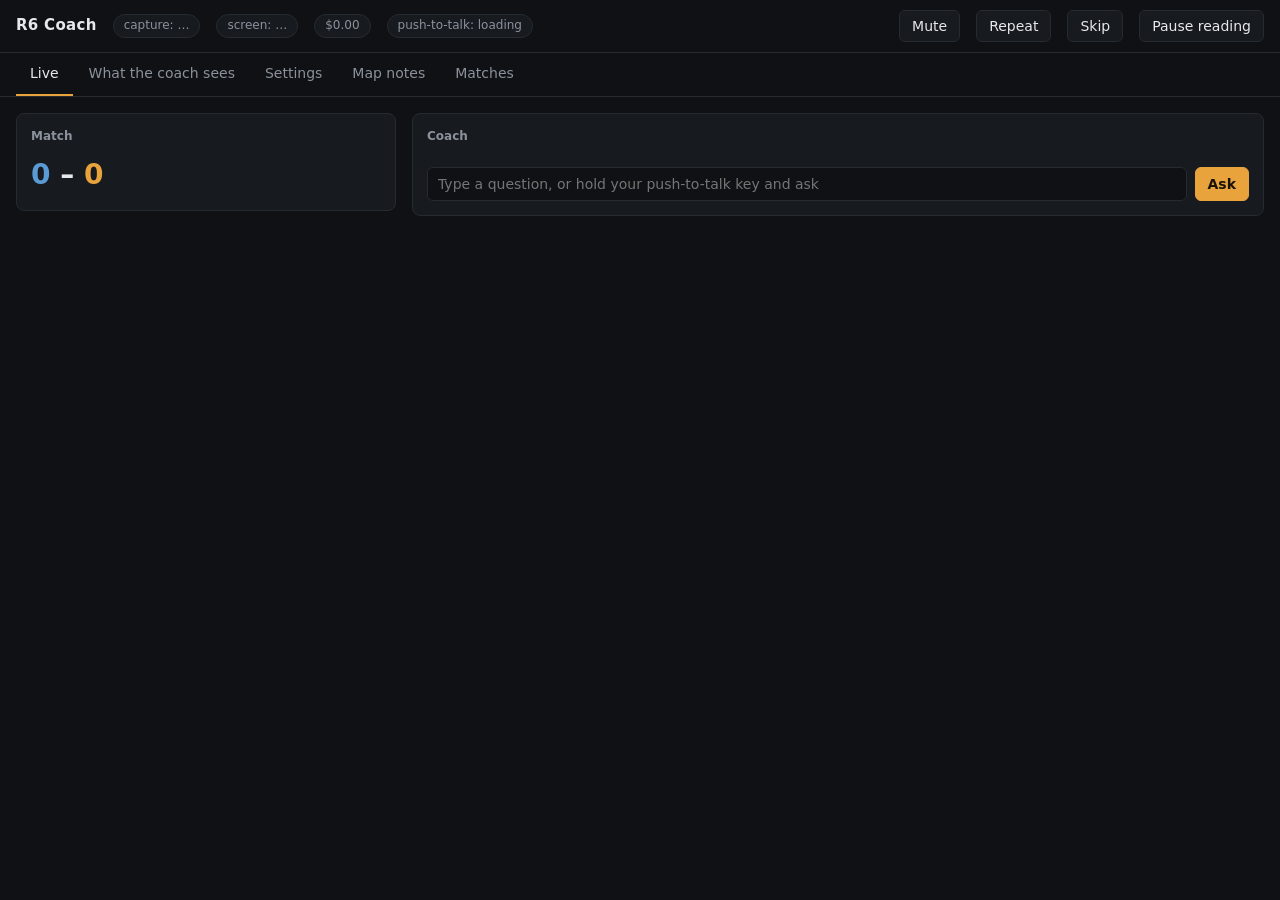
==== r6coach/dashboard/static/index.html @ 74cb3597 "Add R6 Coach: audio-only Rainbow Six Siege coach An audio-only coach that reads only the player's ow" ====
<!doctype html>
<html lang="en">
<head>
<meta charset="utf-8">
<meta name="viewport" content="width=device-width, initial-scale=1">
<title>R6 Coach</title>
<style>
  :root {
    --bg: #0f1114; --panel: #171a1f; --line: #262a31; --text: #e6e8eb; --muted: #8b929c;
    --accent: #e8a33d; --good: #4fb87a; --bad: #e0605a; --blue: #5b9bd5;
    --mono: ui-monospace, "Cascadia Mono", Consolas, monospace;
  }
  * { box-sizing: border-box; }
  body { margin: 0; background: var(--bg); color: var(--text); font: 14px/1.45 "Segoe UI", system-ui, sans-serif; }
  header { display: flex; align-items: center; gap: 16px; padding: 10px 16px; border-bottom: 1px solid var(--line); flex-wrap: wrap; }
  header h1 { font-size: 15px; margin: 0; letter-spacing: .02em; }
  .pill { padding: 2px 10px; border-radius: 99px; background: var(--panel); border: 1px solid var(--line); color: var(--muted); font-size: 12px; }
  .pill.on { color: var(--good); border-color: #2c5a3f; }
  .pill.warn { color: var(--accent); border-color: #6b4c1f; }
  .spacer { flex: 1; }
  button { background: var(--panel); color: var(--text); border: 1px solid var(--line); border-radius: 6px; padding: 5px 12px; cursor: pointer; font: inherit; }
  button:hover { border-color: var(--muted); }
  button.primary { background: var(--accent); color: #1a1205; border-color: var(--accent); font-weight: 600; }
  nav { display: flex; gap: 2px; padding: 0 16px; border-bottom: 1px solid var(--line); }
  nav button { border: 0; border-bottom: 2px solid transparent; border-radius: 0; background: none; color: var(--muted); padding: 10px 14px; }
  nav button.active { color: var(--text); border-bottom-color: var(--accent); }
  main { padding: 16px; }
  .tab { display: none; } .tab.active { display: block; }
  .grid { display: grid; grid-template-columns: minmax(280px, 380px) 1fr; gap: 16px; }
  @media (max-width: 800px) { .grid { grid-template-columns: 1fr; } }
  .card { background: var(--panel); border: 1px solid var(--line); border-radius: 8px; padding: 14px; }
  .card h2 { margin: 0 0 10px; font-size: 12px; text-transform: none; color: var(--muted); font-weight: 600; }
  dl.state { display: grid; grid-template-columns: auto 1fr; gap: 6px 14px; margin: 0; }
  dl.state dt { color: var(--muted); }
  dl.state dd { margin: 0; font-weight: 500; }
  .score { font-size: 28px; font-weight: 600; font-variant-numeric: tabular-nums; }
  .score .us { color: var(--blue); } .score .them { color: var(--accent); }
  #feed { list-style: none; margin: 0; padding: 0; max-height: 62vh; overflow-y: auto; }
  #feed li { padding: 8px 0; border-bottom: 1px solid var(--line); display: grid; grid-template-columns: 64px 1fr; gap: 10px; }
  #feed .t { color: var(--muted); font-family: var(--mono); font-size: 12px; }
  #feed .phase { color: var(--muted); font-size: 12px; margin-right: 6px; }
  #feed li.q .body { color: var(--blue); }
  #feed li.err .body { color: var(--bad); }
  .ask { display: flex; gap: 8px; margin-top: 12px; }
  input[type=text], textarea, select { background: var(--bg); color: var(--text); border: 1px solid var(--line); border-radius: 6px; padding: 6px 10px; font: inherit; width: 100%; }
  textarea { min-height: 260px; font-family: var(--mono); font-size: 13px; }
  .row { display: flex; gap: 12px; align-items: center; margin: 8px 0; }
  .row label { min-width: 150px; color: var(--muted); }
  .row input[type=range] { flex: 1; }
  .hint { color: var(--muted); font-size: 12px; }
  img#frame { width: 100%; border-radius: 6px; border: 1px solid var(--line); background: #000; min-height: 120px; }
  pre { font-family: var(--mono); font-size: 12px; white-space: pre-wrap; margin: 0; max-height: 50vh; overflow: auto; }
  table { width: 100%; border-collapse: collapse; }
  td, th { text-align: left; padding: 6px 8px; border-bottom: 1px solid var(--line); }
  th { color: var(--muted); font-weight: 500; }
  .w { color: var(--good); } .l { color: var(--bad); }
</style>
</head>
<body>
<header>
  <h1>R6 Coach</h1>
  <span class="pill" id="capture">capture: …</span>
  <span class="pill" id="screen">screen: …</span>
  <span class="pill" id="cost">$0.00</span>
  <span class="pill" id="ptt">push-to-talk: loading</span>
  <span class="spacer"></span>
  <button id="btn-mute">Mute</button>
  <button id="btn-repeat">Repeat</button>
  <button id="btn-skip">Skip</button>
  <button id="btn-pause">Pause reading</button>
</header>
<nav>
  <button data-tab="live" class="active">Live</button>
  <button data-tab="detect">What the coach sees</button>
  <button data-tab="settings">Settings</button>
  <button data-tab="maps">Map notes</button>
  <button data-tab="history">Matches</button>
</nav>
<main>
  <section class="tab active" id="tab-live">
    <div class="grid">
      <div>
        <div class="card">
          <h2>Match</h2>
          <div class="score"><span class="us" id="s-us">0</span> – <span class="them" id="s-them">0</span></div>
          <dl class="state" id="state"></dl>
        </div>
      </div>
      <div class="card">
        <h2>Coach</h2>
        <ul id="feed"></ul>
        <form class="ask" id="ask-form">
          <input type="text" id="ask" placeholder="Type a question, or hold your push-to-talk key and ask" autocomplete="off">
          <button class="primary" type="submit">Ask</button>
        </form>
      </div>
    </div>
  </section>

  <section class="tab" id="tab-detect">
    <div class="grid">
      <div class="card">
        <h2>Last screen read</h2>
        <pre id="last-read">Nothing read yet.</pre>
        <div class="row"><button id="btn-force">Read screen now</button></div>
        <p class="hint">The coach only reads menus and the HUD. It never looks for enemies in the game world.</p>
      </div>
      <div class="card">
        <h2>Current frame</h2>
        <img id="frame" alt="Latest captured frame">
        <p class="hint">Refreshes every 3 seconds while this tab is open.</p>
      </div>
    </div>
  </section>

  <section class="tab" id="tab-settings">
    <div class="grid">
      <div class="card">
        <h2>Operator pool (best first, comma separated)</h2>
        <div class="row"><label>Attack</label><input type="text" id="pool-attack" list="ops"></div>
        <div class="row"><label>Defense</label><input type="text" id="pool-defense" list="ops"></div>
        <div class="row"><label>Not owned</label><input type="text" id="not-owned"></div>
        <datalist id="ops"></datalist>
        <h2 style="margin-top:18px">Coach</h2>
        <div class="row"><label>Skill level</label>
          <select id="skill"><option value="new">New</option><option value="intermediate">Intermediate</option><option value="advanced">Advanced</option></select>
        </div>
        <div class="row"><label>Volume</label><input type="range" id="volume" min="0" max="1" step="0.05"></div>
        <p class="hint" id="models"></p>
      </div>
      <div class="card">
        <h2>Chattiness per phase (0 silent, 3 detailed)</h2>
        <div id="chat"></div>
        <div class="row"><button class="primary" id="save-settings">Save settings</button><span class="hint" id="saved"></span></div>
      </div>
    </div>
  </section>

  <section class="tab" id="tab-maps">
    <div class="grid">
      <div class="card">
        <h2>Map</h2>
        <select id="map-select"></select>
        <pre id="map-data" style="margin-top:12px"></pre>
      </div>
      <div class="card">
        <h2>Your notes (the coach trusts these over the database)</h2>
        <textarea id="notes" placeholder="e.g. On Bank basement I like to anchor CCTV as Mute and jam the hatch."></textarea>
        <div class="row"><button class="primary" id="save-notes">Save notes</button><span class="hint" id="notes-saved"></span></div>
      </div>
    </div>
  </section>

  <section class="tab" id="tab-history">
    <div class="card">
      <h2>Recent matches</h2>
      <table><thead><tr><th>When</th><th>Map</th><th>Score</th><th>Result</th></tr></thead><tbody id="matches"></tbody></table>
    </div>
  </section>
</main>

<script>
const $ = (id) => document.getElementById(id);
const PHASES = { map_ban: "Map ban", operator_ban: "Operator ban", operator_select: "Operator select",
                 prep_phase: "Prep phase", action_phase: "Action phase", between_rounds: "Between rounds" };
let frameTimer = null;

function esc(s) { return String(s ?? "").replace(/[&<>"]/g, (c) => ({ "&": "&amp;", "<": "&lt;", ">": "&gt;", '"': "&quot;" }[c])); }
function hhmmss(ts) { return new Date(ts * 1000).toLocaleTimeString([], { hour12: false }); }
async function api(path, opts = {}) {
  const r = await fetch(path, { headers: { "Content-Type": "application/json" }, ...opts });
  if (!r.ok) throw new Error(await r.text());
  return r.json();
}

// ---------- tabs
document.querySelectorAll("nav button").forEach((b) => b.addEventListener("click", () => {
  document.querySelectorAll("nav button").forEach((x) => x.classList.toggle("active", x === b));
  document.querySelectorAll(".tab").forEach((t) => t.classList.toggle("active", t.id === "tab-" + b.dataset.tab));
  clearInterval(frameTimer);
  if (b.dataset.tab === "detect") { refreshFrame(); frameTimer = setInterval(refreshFrame, 3000); }
  if (b.dataset.tab === "history") loadMatches();
}));

// ---------- live state
function renderState(s) {
  $("s-us").textContent = s.score_us ?? 0;
  $("s-them").textContent = s.score_them ?? 0;
  const rows = [["Map", s.map], ["Side", s.side], ["Site", s.site], ["Spawn", s.spawn], ["Round", s.round_number],
    ["You", s.my_operator], ["Team", (s.teammate_operators || []).join(", ")], ["Bans", (s.banned_operators || []).join(", ")],
    ["Timer", s.timer_seconds != null ? s.timer_seconds + "s" : null],
    ["Alive", s.alive_us != null ? `${s.alive_us} v ${s.alive_them ?? "?"}` : null],
    ["Pinged", (s.pinged_enemies || []).map((p) => p.location + (p.operator ? ` (${p.operator})` : "")).join(", ")]];
  $("state").innerHTML = rows.map(([k, v]) => `<dt>${k}</dt><dd>${esc(v || "–")}</dd>`).join("");
  $("screen").textContent = "screen: " + (s.screen || "?").replace(/_/g, " ");
}
function addFeed(ts, phase, text, cls = "") {
  const li = document.createElement("li");
  li.className = cls;
  li.innerHTML = `<span class="t">${hhmmss(ts)}</span><span class="body">${phase ? `<span class="phase">${esc(PHASES[phase] || phase)}</span>` : ""}${esc(text)}</span>`;
  const feed = $("feed");
  feed.prepend(li);
  while (feed.children.length > 200) feed.lastChild.remove();
}
function renderStatus(st) {
  $("capture").textContent = "capture: " + st.capture;
  $("capture").className = "pill " + (st.capture.startsWith("capturing") || st.capture.startsWith("replay") ? "on" : "warn");
  $("cost").textContent = `$${st.cost.toFixed(2)} · ${st.calls} calls`;
  $("btn-mute").textContent = st.muted ? "Unmute" : "Mute";
  $("btn-pause").textContent = st.paused ? "Resume reading" : "Pause reading";
  $("ptt").textContent = "push-to-talk: " + st.ptt_key + (st.ptt_ready || st.ptt_key === "off" ? "" : " (loading)");
  $("ptt").className = "pill " + (st.ptt_ready ? "on" : "");
  if (st.state) renderState(st.state);
}

function handle(ev) {
  const d = ev.data || {};
  switch (ev.topic) {
    case "state.updated": renderState(d.state); break;
    case "coach.said": addFeed(ev.ts, d.phase, d.text); break;
    case "ptt.question": addFeed(ev.ts, "", "You: " + d.text, "q"); break;
    case "error": addFeed(ev.ts, "", `${d.source}: ${d.message}`, "err"); break;
    case "vision.read": $("last-read").textContent = JSON.stringify(d.read, null, 1); break;
    case "llm.usage": $("cost").textContent = `$${d.total_cost.toFixed(2)}`; break;
    case "ptt.ready": $("ptt").classList.add("on"); $("ptt").textContent = $("ptt").textContent.replace(" (loading)", ""); break;
    case "ptt.listening": $("ptt").classList.add("warn"); setTimeout(() => $("ptt").classList.remove("warn"), 1500); break;
  }
}

function connect() {
  const ws = new WebSocket(`ws://${location.host}/ws`);
  ws.onmessage = (m) => handle(JSON.parse(m.data));
  ws.onclose = () => setTimeout(connect, 2000);
}

async function boot() {
  renderStatus(await api("/api/status"));
  for (const ev of await api("/api/history")) if (ev.topic !== "state.updated") handle(ev);
  connect();
  setInterval(async () => { try { renderStatus(await api("/api/status")); } catch {} }, 5000);
  loadSettings(); loadMaps();
}

// ---------- controls
const control = async (a, body) => renderStatus(await api("/api/control/" + a, { method: "POST", body: JSON.stringify(body || {}) }));
$("btn-mute").onclick = () => control("mute");
$("btn-repeat").onclick = () => control("repeat");
$("btn-skip").onclick = () => control("skip");
$("btn-pause").onclick = () => control("pause");
$("btn-force").onclick = () => control("force_read");
$("ask-form").onsubmit = (e) => { e.preventDefault(); const t = $("ask").value.trim(); if (t) { control("ask", { text: t }); $("ask").value = ""; } };

function refreshFrame() { $("frame").src = "/api/frame.jpg?t=" + Date.now(); }

// ---------- settings
const list = (s) => s.split(",").map((x) => x.trim()).filter(Boolean);
async function loadSettings() {
  const s = await api("/api/settings");
  $("pool-attack").value = s.operator_pool.attack.join(", ");
  $("pool-defense").value = s.operator_pool.defense.join(", ");
  $("not-owned").value = s.not_owned.join(", ");
  $("skill").value = s.skill_level;
  $("volume").value = s.volume;
  $("models").textContent = `Coach model: ${s.coach_model} · Screen reading: ${s.vision_model} · edit config.yaml to change`;
  $("ops").innerHTML = s.operators.map((o) => `<option value="${esc(o)}">`).join("");
  $("chat").innerHTML = Object.entries(PHASES).map(([k, label]) =>
    `<div class="row"><label>${label}</label><input type="range" min="0" max="3" step="1" data-k="${k}" value="${s.chattiness[k] ?? 1}"><span class="hint" data-v="${k}">${s.chattiness[k] ?? 1}</span></div>`).join("");
  $("chat").querySelectorAll("input").forEach((i) => i.oninput = () => $("chat").querySelector(`[data-v=${i.dataset.k}]`).textContent = i.value);
}
$("save-settings").onclick = async () => {
  const chattiness = {};
  $("chat").querySelectorAll("input").forEach((i) => chattiness[i.dataset.k] = +i.value);
  await api("/api/settings", { method: "POST", body: JSON.stringify({
    operator_pool: { attack: list($("pool-attack").value), defense: list($("pool-defense").value) },
    not_owned: list($("not-owned").value), chattiness, skill_level: $("skill").value, volume: +$("volume").value }) });
  $("saved").textContent = "Saved."; setTimeout(() => $("saved").textContent = "", 2000);
};

// ---------- maps
async function loadMaps() {
  const maps = await api("/api/maps");
  $("map-select").innerHTML = maps.map((m) => `<option value="${m.id}">${esc(m.name)}</option>`).join("");
  if (maps.length) showMap(maps[0].id); else $("map-data").textContent = "No map data yet.";
}
async function showMap(id) {
  const m = await api("/api/maps/" + id);
  $("map-data").textContent = (m.data.sites || []).map((s) => `${s.name}\n  ${s.defender?.plan_summary || ""}\n  ${s.attacker?.plan_summary || ""}`).join("\n\n");
  $("notes").value = m.notes;
}
$("map-select").onchange = (e) => showMap(e.target.value);
$("save-notes").onclick = async () => {
  await api(`/api/maps/${$("map-select").value}/notes`, { method: "POST", body: JSON.stringify({ notes: $("notes").value }) });
  $("notes-saved").textContent = "Saved."; setTimeout(() => $("notes-saved").textContent = "", 2000);
};

// ---------- history
async function loadMatches() {
  const ms = await api("/api/matches");
  $("matches").innerHTML = ms.map((m) => `<tr><td>${new Date(m.started * 1000).toLocaleString()}</td><td>${esc(m.map || "?")}</td>
    <td>${m.score_us ?? "?"} – ${m.score_them ?? "?"}</td><td class="${m.won ? "w" : m.won === 0 ? "l" : ""}">${m.won == null ? "–" : m.won ? "Win" : "Loss"}</td></tr>`).join("")
    || `<tr><td colspan="4" class="hint">No matches recorded yet.</td></tr>`;
}

boot();
</script>
</body>
</html>
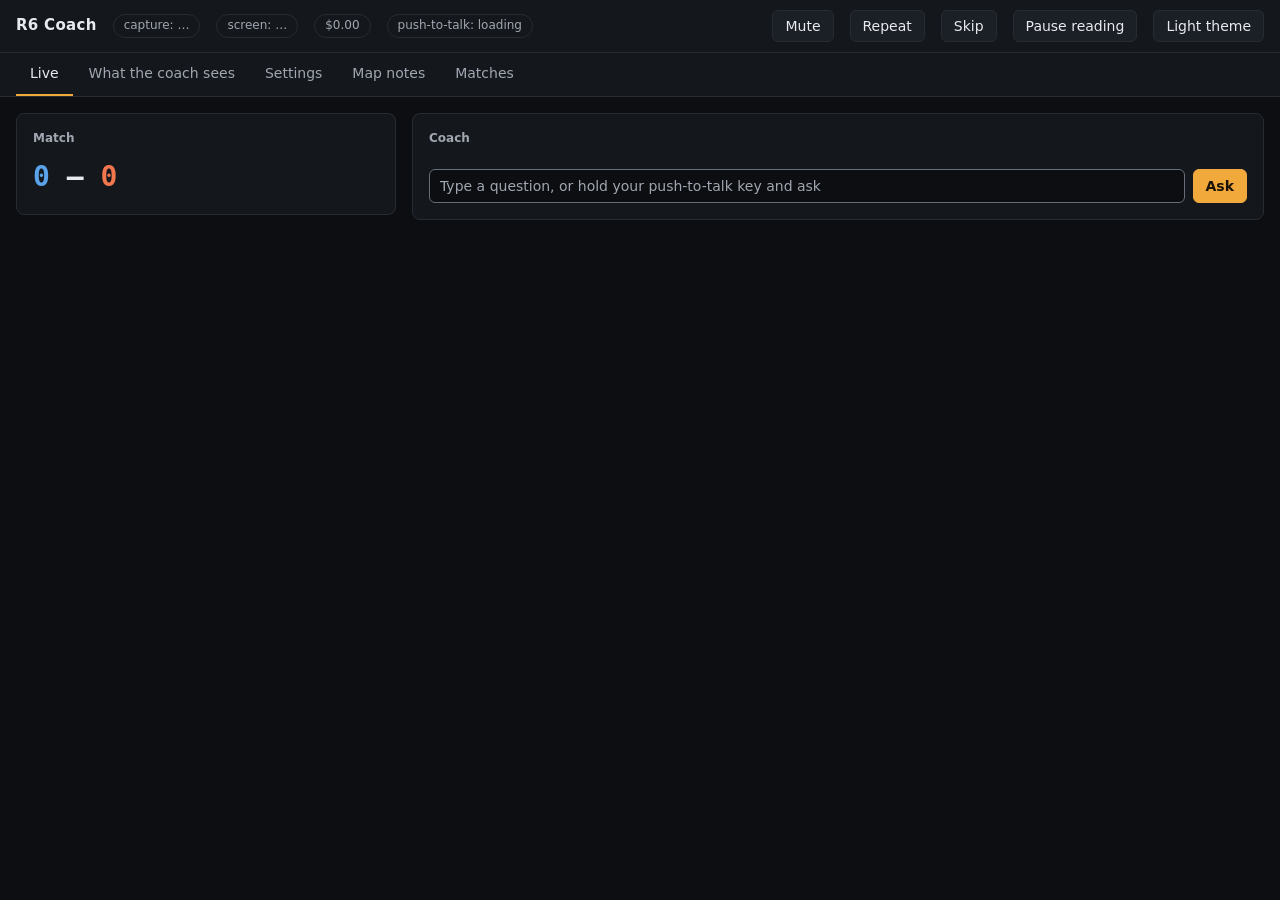
==== commit d7265251: "Apply R6 Coach design system colours to the dashboard - Use the design system's 17 colour tokens by " ====
--- a/r6coach/dashboard/static/index.html
+++ b/r6coach/dashboard/static/index.html
@@ -1,58 +1,77 @@
 <!doctype html>
-<html lang="en">
+<html lang="en" data-theme="dark">
 <head>
 <meta charset="utf-8">
 <meta name="viewport" content="width=device-width, initial-scale=1">
 <title>R6 Coach</title>
 <style>
-  :root {
-    --bg: #0f1114; --panel: #171a1f; --line: #262a31; --text: #e6e8eb; --muted: #8b929c;
-    --accent: #e8a33d; --good: #4fb87a; --bad: #e0605a; --blue: #5b9bd5;
+  /* Colour tokens from the R6 Coach design system (dark is primary). Use the names, never the hex. */
+  :root, :root[data-theme="dark"] {
+    color-scheme: dark;
+    --ground: #0c0e11; --surface: #14171c; --surface-raised: #1b1f26; --line: #272c34;
+    --control-border: #666e7a; --ink: #e8eaee; --ink-muted: #a0a7b1; --ink-faint: #737a85;
+    --signal: #f2a93b; --on-signal: #1a1204; --signal-ink: #f2a93b; --signal-soft: rgba(242, 169, 59, 0.14);
+    --team-us: #5aa2ea; --team-them: #f2774e; --good: #3fc1a5; --bad: #ff6b6b;
+    --focus-ring: var(--signal);
     --mono: ui-monospace, "Cascadia Mono", Consolas, monospace;
   }
+  :root[data-theme="light"] {
+    color-scheme: light;
+    --ground: #f3f2ef; --surface: #ffffff; --surface-raised: #f8f7f5; --line: #dedbd5;
+    --control-border: #80868f; --ink: #14171c; --ink-muted: #565d67; --ink-faint: #7c838d;
+    --signal: #e8992a; --on-signal: #1a1204; --signal-ink: #8a5200; --signal-soft: rgba(232, 153, 42, 0.16);
+    --team-us: #1f6fc0; --team-them: #b8421c; --good: #1a7466; --bad: #c62f2f;
+    --focus-ring: var(--signal-ink);
+  }
   * { box-sizing: border-box; }
-  body { margin: 0; background: var(--bg); color: var(--text); font: 14px/1.45 "Segoe UI", system-ui, sans-serif; }
-  header { display: flex; align-items: center; gap: 16px; padding: 10px 16px; border-bottom: 1px solid var(--line); flex-wrap: wrap; }
+  body { margin: 0; background: var(--ground); color: var(--ink); font: 14px/1.45 "Segoe UI", system-ui, sans-serif; }
+  :focus-visible { outline: 2px solid var(--focus-ring); outline-offset: 2px; }
+  header { display: flex; align-items: center; gap: 16px; padding: 10px 16px; background: var(--surface); border-bottom: 1px solid var(--line); flex-wrap: wrap; }
   header h1 { font-size: 15px; margin: 0; letter-spacing: .02em; }
-  .pill { padding: 2px 10px; border-radius: 99px; background: var(--panel); border: 1px solid var(--line); color: var(--muted); font-size: 12px; }
-  .pill.on { color: var(--good); border-color: #2c5a3f; }
-  .pill.warn { color: var(--accent); border-color: #6b4c1f; }
+  .pill { padding: 2px 10px; border-radius: 999px; background: var(--surface); border: 1px solid var(--line); color: var(--ink-muted); font-size: 12px; }
+  .pill.on { color: var(--good); }
+  .pill.warn { color: var(--signal-ink); background: var(--signal-soft); }
+  .pill.live { color: var(--on-signal); background: var(--signal); border-color: var(--signal); }
   .spacer { flex: 1; }
-  button { background: var(--panel); color: var(--text); border: 1px solid var(--line); border-radius: 6px; padding: 5px 12px; cursor: pointer; font: inherit; }
-  button:hover { border-color: var(--muted); }
-  button.primary { background: var(--accent); color: #1a1205; border-color: var(--accent); font-weight: 600; }
-  nav { display: flex; gap: 2px; padding: 0 16px; border-bottom: 1px solid var(--line); }
-  nav button { border: 0; border-bottom: 2px solid transparent; border-radius: 0; background: none; color: var(--muted); padding: 10px 14px; }
-  nav button.active { color: var(--text); border-bottom-color: var(--accent); }
+  button { background: var(--surface-raised); color: var(--ink); border: 1px solid var(--line); border-radius: 6px; padding: 5px 12px; cursor: pointer; font: inherit; }
+  button:hover { border-color: var(--control-border); }
+  button.primary { background: var(--signal); color: var(--on-signal); border-color: var(--signal); font-weight: 600; }
+  nav { display: flex; gap: 2px; padding: 0 16px; background: var(--surface); border-bottom: 1px solid var(--line); overflow-x: auto; scrollbar-width: thin; }
+  nav button { white-space: nowrap; flex: none; border: 0; border-bottom: 2px solid transparent; border-radius: 0; background: none; color: var(--ink-muted); padding: 10px 14px; }
+  nav button:hover { color: var(--ink); }
+  nav button.active { color: var(--ink); border-bottom-color: var(--signal); }
   main { padding: 16px; }
   .tab { display: none; } .tab.active { display: block; }
   .grid { display: grid; grid-template-columns: minmax(280px, 380px) 1fr; gap: 16px; }
   @media (max-width: 800px) { .grid { grid-template-columns: 1fr; } }
-  .card { background: var(--panel); border: 1px solid var(--line); border-radius: 8px; padding: 14px; }
-  .card h2 { margin: 0 0 10px; font-size: 12px; text-transform: none; color: var(--muted); font-weight: 600; }
+  .card { background: var(--surface); border: 1px solid var(--line); border-radius: 8px; padding: 16px; }
+  .card h2 { margin: 0 0 10px; font-size: 12px; text-transform: none; color: var(--ink-muted); font-weight: 600; }
   dl.state { display: grid; grid-template-columns: auto 1fr; gap: 6px 14px; margin: 0; }
-  dl.state dt { color: var(--muted); }
+  dl.state dt { color: var(--ink-muted); }
   dl.state dd { margin: 0; font-weight: 500; }
-  .score { font-size: 28px; font-weight: 600; font-variant-numeric: tabular-nums; }
-  .score .us { color: var(--blue); } .score .them { color: var(--accent); }
+  .score { font-family: var(--mono); font-size: 28px; font-weight: 600; font-variant-numeric: tabular-nums; }
+  .score .us { color: var(--team-us); } .score .them { color: var(--team-them); }
   #feed { list-style: none; margin: 0; padding: 0; max-height: 62vh; overflow-y: auto; }
-  #feed li { padding: 8px 0; border-bottom: 1px solid var(--line); display: grid; grid-template-columns: 64px 1fr; gap: 10px; }
-  #feed .t { color: var(--muted); font-family: var(--mono); font-size: 12px; }
-  #feed .phase { color: var(--muted); font-size: 12px; margin-right: 6px; }
-  #feed li.q .body { color: var(--blue); }
+  #feed li { padding: 8px; border-bottom: 1px solid var(--line); display: grid; grid-template-columns: 64px 1fr; gap: 10px; transition: background-color 4s ease-out; }
+  #feed li.fresh { background: var(--signal-soft); transition: none; }
+  #feed .t { color: var(--ink-muted); font-family: var(--mono); font-size: 12px; font-variant-numeric: tabular-nums; }
+  #feed .phase { color: var(--signal-ink); font-size: 12px; font-weight: 600; margin-right: 6px; }
+  #feed li.q .body { color: var(--team-us); }
   #feed li.err .body { color: var(--bad); }
   .ask { display: flex; gap: 8px; margin-top: 12px; }
-  input[type=text], textarea, select { background: var(--bg); color: var(--text); border: 1px solid var(--line); border-radius: 6px; padding: 6px 10px; font: inherit; width: 100%; }
+  input[type=text], textarea, select { background: var(--ground); color: var(--ink); border: 1px solid var(--control-border); border-radius: 6px; padding: 6px 10px; font: inherit; width: 100%; }
+  input::placeholder, textarea::placeholder { color: var(--ink-muted); }
+  input[type=range] { accent-color: var(--signal); }
   textarea { min-height: 260px; font-family: var(--mono); font-size: 13px; }
   .row { display: flex; gap: 12px; align-items: center; margin: 8px 0; }
-  .row label { min-width: 150px; color: var(--muted); }
+  .row label { min-width: 150px; color: var(--ink-muted); }
   .row input[type=range] { flex: 1; }
-  .hint { color: var(--muted); font-size: 12px; }
-  img#frame { width: 100%; border-radius: 6px; border: 1px solid var(--line); background: #000; min-height: 120px; }
+  .hint { color: var(--ink-muted); font-size: 12px; }
+  img#frame { width: 100%; border-radius: 8px; border: 1px solid var(--line); background: var(--ground); min-height: 120px; }
   pre { font-family: var(--mono); font-size: 12px; white-space: pre-wrap; margin: 0; max-height: 50vh; overflow: auto; }
   table { width: 100%; border-collapse: collapse; }
   td, th { text-align: left; padding: 6px 8px; border-bottom: 1px solid var(--line); }
-  th { color: var(--muted); font-weight: 500; }
+  th { color: var(--ink-muted); font-weight: 500; }
   .w { color: var(--good); } .l { color: var(--bad); }
 </style>
 </head>
@@ -68,6 +87,7 @@
   <button id="btn-repeat">Repeat</button>
   <button id="btn-skip">Skip</button>
   <button id="btn-pause">Pause reading</button>
+  <button id="btn-theme">Light theme</button>
 </header>
 <nav>
   <button data-tab="live" class="active">Live</button>
@@ -194,13 +214,19 @@
   $("state").innerHTML = rows.map(([k, v]) => `<dt>${k}</dt><dd>${esc(v || "–")}</dd>`).join("");
   $("screen").textContent = "screen: " + (s.screen || "?").replace(/_/g, " ");
 }
-function addFeed(ts, phase, text, cls = "") {
+function addFeed(ts, phase, text, cls = "", fresh = false) {
   const li = document.createElement("li");
   li.className = cls;
   li.innerHTML = `<span class="t">${hhmmss(ts)}</span><span class="body">${phase ? `<span class="phase">${esc(PHASES[phase] || phase)}</span>` : ""}${esc(text)}</span>`;
   const feed = $("feed");
   feed.prepend(li);
   while (feed.children.length > 200) feed.lastChild.remove();
+  if (fresh) {
+    // Newest line gets a signal-soft tint that fades over 4 seconds.
+    feed.querySelectorAll("li.fresh").forEach((x) => x.classList.remove("fresh"));
+    li.classList.add("fresh");
+    requestAnimationFrame(() => requestAnimationFrame(() => li.classList.remove("fresh")));
+  }
 }
 function renderStatus(st) {
   $("capture").textContent = "capture: " + st.capture;
@@ -213,17 +239,17 @@
   if (st.state) renderState(st.state);
 }
 
-function handle(ev) {
+function handle(ev, live = true) {
   const d = ev.data || {};
   switch (ev.topic) {
     case "state.updated": renderState(d.state); break;
-    case "coach.said": addFeed(ev.ts, d.phase, d.text); break;
-    case "ptt.question": addFeed(ev.ts, "", "You: " + d.text, "q"); break;
+    case "coach.said": addFeed(ev.ts, d.phase, d.text, "", live); break;
     case "error": addFeed(ev.ts, "", `${d.source}: ${d.message}`, "err"); break;
     case "vision.read": $("last-read").textContent = JSON.stringify(d.read, null, 1); break;
     case "llm.usage": $("cost").textContent = `$${d.total_cost.toFixed(2)}`; break;
     case "ptt.ready": $("ptt").classList.add("on"); $("ptt").textContent = $("ptt").textContent.replace(" (loading)", ""); break;
-    case "ptt.listening": $("ptt").classList.add("warn"); setTimeout(() => $("ptt").classList.remove("warn"), 1500); break;
+    case "ptt.listening": $("ptt").classList.add("live"); break;
+    case "ptt.question": $("ptt").classList.remove("live"); addFeed(ev.ts, "", "You: " + d.text, "q"); break;
   }
 }
 
@@ -235,7 +261,7 @@
 
 async function boot() {
   renderStatus(await api("/api/status"));
-  for (const ev of await api("/api/history")) if (ev.topic !== "state.updated") handle(ev);
+  for (const ev of await api("/api/history")) if (ev.topic !== "state.updated") handle(ev, false);
   connect();
   setInterval(async () => { try { renderStatus(await api("/api/status")); } catch {} }, 5000);
   loadSettings(); loadMaps();
@@ -248,6 +274,15 @@
 $("btn-skip").onclick = () => control("skip");
 $("btn-pause").onclick = () => control("pause");
 $("btn-force").onclick = () => control("force_read");
+
+// ---------- theme (dark is primary; the choice is remembered in this browser only)
+function setTheme(t) {
+  document.documentElement.dataset.theme = t;
+  $("btn-theme").textContent = t === "dark" ? "Light theme" : "Dark theme";
+  try { localStorage.setItem("r6coach-theme", t); } catch {}
+}
+try { const saved = localStorage.getItem("r6coach-theme"); if (saved === "light") setTheme("light"); } catch {}
+$("btn-theme").onclick = () => setTheme(document.documentElement.dataset.theme === "dark" ? "light" : "dark");
 $("ask-form").onsubmit = (e) => { e.preventDefault(); const t = $("ask").value.trim(); if (t) { control("ask", { text: t }); $("ask").value = ""; } };
 
 function refreshFrame() { $("frame").src = "/api/frame.jpg?t=" + Date.now(); }
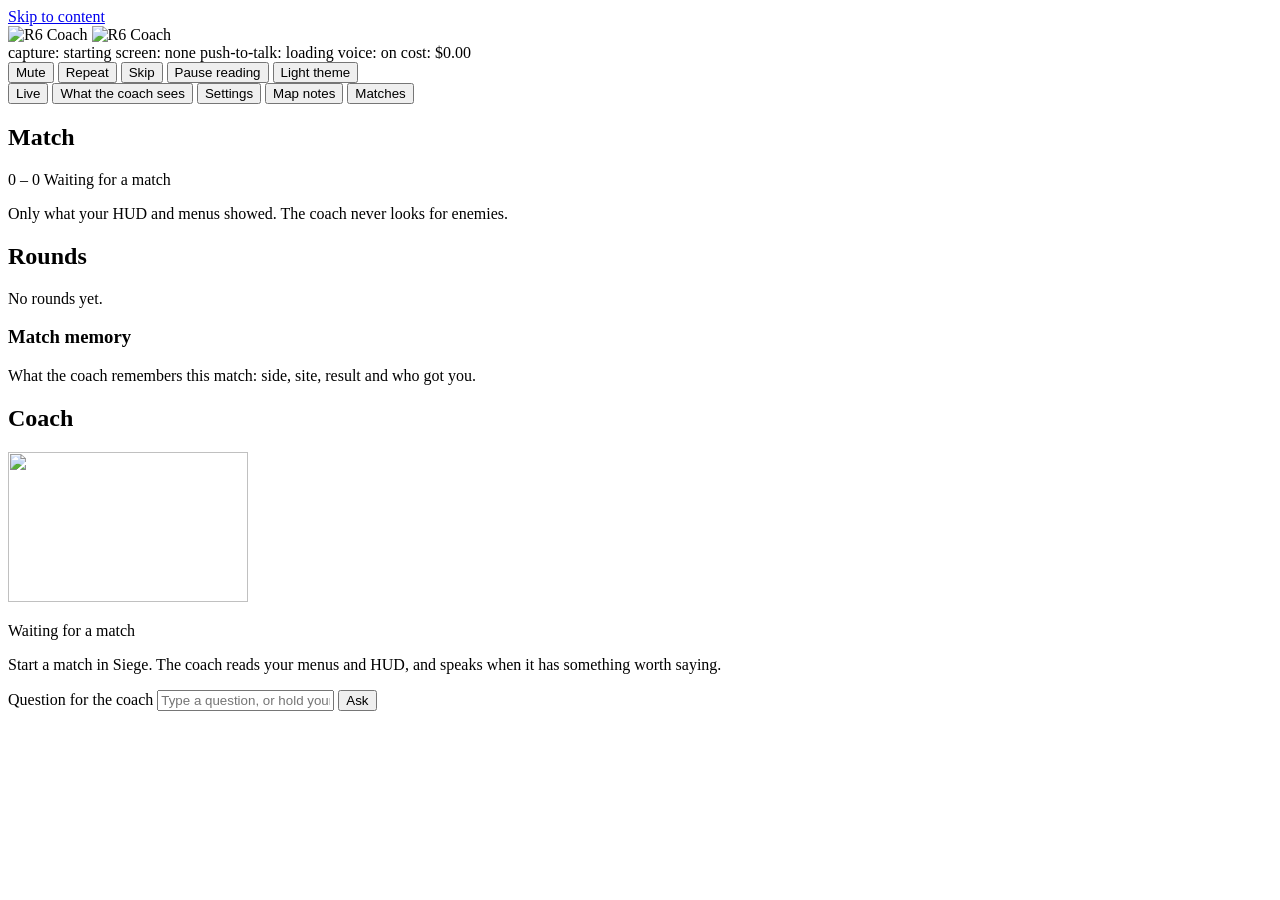
==== commit 6fa73cc9: "Rebuild dashboard on the R6 Coach design system; add --offline Dashboard (r6coach/dashboard/static):" ====
--- a/r6coach/dashboard/static/index.html
+++ b/r6coach/dashboard/static/index.html
@@ -4,339 +4,281 @@
 <meta charset="utf-8">
 <meta name="viewport" content="width=device-width, initial-scale=1">
 <title>R6 Coach</title>
-<style>
-  /* Colour tokens from the R6 Coach design system (dark is primary). Use the names, never the hex. */
-  :root, :root[data-theme="dark"] {
-    color-scheme: dark;
-    --ground: #0c0e11; --surface: #14171c; --surface-raised: #1b1f26; --line: #272c34;
-    --control-border: #666e7a; --ink: #e8eaee; --ink-muted: #a0a7b1; --ink-faint: #737a85;
-    --signal: #f2a93b; --on-signal: #1a1204; --signal-ink: #f2a93b; --signal-soft: rgba(242, 169, 59, 0.14);
-    --team-us: #5aa2ea; --team-them: #f2774e; --good: #3fc1a5; --bad: #ff6b6b;
-    --focus-ring: var(--signal);
-    --mono: ui-monospace, "Cascadia Mono", Consolas, monospace;
-  }
-  :root[data-theme="light"] {
-    color-scheme: light;
-    --ground: #f3f2ef; --surface: #ffffff; --surface-raised: #f8f7f5; --line: #dedbd5;
-    --control-border: #80868f; --ink: #14171c; --ink-muted: #565d67; --ink-faint: #7c838d;
-    --signal: #e8992a; --on-signal: #1a1204; --signal-ink: #8a5200; --signal-soft: rgba(232, 153, 42, 0.16);
-    --team-us: #1f6fc0; --team-them: #b8421c; --good: #1a7466; --bad: #c62f2f;
-    --focus-ring: var(--signal-ink);
-  }
-  * { box-sizing: border-box; }
-  body { margin: 0; background: var(--ground); color: var(--ink); font: 14px/1.45 "Segoe UI", system-ui, sans-serif; }
-  :focus-visible { outline: 2px solid var(--focus-ring); outline-offset: 2px; }
-  header { display: flex; align-items: center; gap: 16px; padding: 10px 16px; background: var(--surface); border-bottom: 1px solid var(--line); flex-wrap: wrap; }
-  header h1 { font-size: 15px; margin: 0; letter-spacing: .02em; }
-  .pill { padding: 2px 10px; border-radius: 999px; background: var(--surface); border: 1px solid var(--line); color: var(--ink-muted); font-size: 12px; }
-  .pill.on { color: var(--good); }
-  .pill.warn { color: var(--signal-ink); background: var(--signal-soft); }
-  .pill.live { color: var(--on-signal); background: var(--signal); border-color: var(--signal); }
-  .spacer { flex: 1; }
-  button { background: var(--surface-raised); color: var(--ink); border: 1px solid var(--line); border-radius: 6px; padding: 5px 12px; cursor: pointer; font: inherit; }
-  button:hover { border-color: var(--control-border); }
-  button.primary { background: var(--signal); color: var(--on-signal); border-color: var(--signal); font-weight: 600; }
-  nav { display: flex; gap: 2px; padding: 0 16px; background: var(--surface); border-bottom: 1px solid var(--line); overflow-x: auto; scrollbar-width: thin; }
-  nav button { white-space: nowrap; flex: none; border: 0; border-bottom: 2px solid transparent; border-radius: 0; background: none; color: var(--ink-muted); padding: 10px 14px; }
-  nav button:hover { color: var(--ink); }
-  nav button.active { color: var(--ink); border-bottom-color: var(--signal); }
-  main { padding: 16px; }
-  .tab { display: none; } .tab.active { display: block; }
-  .grid { display: grid; grid-template-columns: minmax(280px, 380px) 1fr; gap: 16px; }
-  @media (max-width: 800px) { .grid { grid-template-columns: 1fr; } }
-  .card { background: var(--surface); border: 1px solid var(--line); border-radius: 8px; padding: 16px; }
-  .card h2 { margin: 0 0 10px; font-size: 12px; text-transform: none; color: var(--ink-muted); font-weight: 600; }
-  dl.state { display: grid; grid-template-columns: auto 1fr; gap: 6px 14px; margin: 0; }
-  dl.state dt { color: var(--ink-muted); }
-  dl.state dd { margin: 0; font-weight: 500; }
-  .score { font-family: var(--mono); font-size: 28px; font-weight: 600; font-variant-numeric: tabular-nums; }
-  .score .us { color: var(--team-us); } .score .them { color: var(--team-them); }
-  #feed { list-style: none; margin: 0; padding: 0; max-height: 62vh; overflow-y: auto; }
-  #feed li { padding: 8px; border-bottom: 1px solid var(--line); display: grid; grid-template-columns: 64px 1fr; gap: 10px; transition: background-color 4s ease-out; }
-  #feed li.fresh { background: var(--signal-soft); transition: none; }
-  #feed .t { color: var(--ink-muted); font-family: var(--mono); font-size: 12px; font-variant-numeric: tabular-nums; }
-  #feed .phase { color: var(--signal-ink); font-size: 12px; font-weight: 600; margin-right: 6px; }
-  #feed li.q .body { color: var(--team-us); }
-  #feed li.err .body { color: var(--bad); }
-  .ask { display: flex; gap: 8px; margin-top: 12px; }
-  input[type=text], textarea, select { background: var(--ground); color: var(--ink); border: 1px solid var(--control-border); border-radius: 6px; padding: 6px 10px; font: inherit; width: 100%; }
-  input::placeholder, textarea::placeholder { color: var(--ink-muted); }
-  input[type=range] { accent-color: var(--signal); }
-  textarea { min-height: 260px; font-family: var(--mono); font-size: 13px; }
-  .row { display: flex; gap: 12px; align-items: center; margin: 8px 0; }
-  .row label { min-width: 150px; color: var(--ink-muted); }
-  .row input[type=range] { flex: 1; }
-  .hint { color: var(--ink-muted); font-size: 12px; }
-  img#frame { width: 100%; border-radius: 8px; border: 1px solid var(--line); background: var(--ground); min-height: 120px; }
-  pre { font-family: var(--mono); font-size: 12px; white-space: pre-wrap; margin: 0; max-height: 50vh; overflow: auto; }
-  table { width: 100%; border-collapse: collapse; }
-  td, th { text-align: left; padding: 6px 8px; border-bottom: 1px solid var(--line); }
-  th { color: var(--ink-muted); font-weight: 500; }
-  .w { color: var(--good); } .l { color: var(--bad); }
-</style>
+<link rel="icon" href="/static/ds/assets/Logos/rc-app-icon.svg" type="image/svg+xml">
+<link rel="preload" href="/static/ds/fonts/MonaSans.woff2" as="font" type="font/woff2" crossorigin>
+<link rel="stylesheet" href="/static/ds/tokens.css">
+<link rel="stylesheet" href="/static/ds/components/bundle.css">
+<link rel="stylesheet" href="/static/css/app.css">
+<script>
+  // Apply the remembered theme before first paint so the page doesn't flash.
+  try { if (localStorage.getItem("r6coach-theme") === "light") document.documentElement.dataset.theme = "light"; } catch (e) {}
+</script>
 </head>
-<body>
-<header>
-  <h1>R6 Coach</h1>
-  <span class="pill" id="capture">capture: …</span>
-  <span class="pill" id="screen">screen: …</span>
-  <span class="pill" id="cost">$0.00</span>
-  <span class="pill" id="ptt">push-to-talk: loading</span>
-  <span class="spacer"></span>
-  <button id="btn-mute">Mute</button>
-  <button id="btn-repeat">Repeat</button>
-  <button id="btn-skip">Skip</button>
-  <button id="btn-pause">Pause reading</button>
-  <button id="btn-theme">Light theme</button>
+<body class="rc-root">
+<a class="skip-link" href="#main">Skip to content</a>
+
+<header class="top">
+  <div class="top__brand">
+    <img class="logo logo--dark" src="/static/ds/assets/Logos/rc-lockup.svg" alt="R6 Coach" width="132" height="24">
+    <img class="logo logo--light" src="/static/ds/assets/Logos/rc-lockup-ink.svg" alt="R6 Coach" width="132" height="24">
+  </div>
+  <div class="top__pills" aria-live="polite">
+    <span class="rc-pill" id="pill-capture">capture: starting</span>
+    <span class="rc-pill" id="pill-screen">screen: none</span>
+    <span class="rc-pill" id="pill-ptt">push-to-talk: loading</span>
+    <span class="rc-pill" id="pill-voice">voice: on</span>
+    <span class="rc-pill rc-pill--plain" id="pill-cost">cost: $0.00</span>
+  </div>
+  <div class="top__controls">
+    <button class="rc-btn rc-btn--quiet" id="btn-mute" type="button">Mute</button>
+    <button class="rc-btn rc-btn--quiet" id="btn-repeat" type="button">Repeat</button>
+    <button class="rc-btn rc-btn--quiet" id="btn-skip" type="button">Skip</button>
+    <button class="rc-btn rc-btn--quiet" id="btn-pause" type="button">Pause reading</button>
+    <button class="rc-btn rc-btn--quiet" id="btn-theme" type="button">Light theme</button>
+  </div>
 </header>
-<nav>
-  <button data-tab="live" class="active">Live</button>
-  <button data-tab="detect">What the coach sees</button>
-  <button data-tab="settings">Settings</button>
-  <button data-tab="maps">Map notes</button>
-  <button data-tab="history">Matches</button>
+
+<nav class="rc-tabs tabs" role="tablist" aria-label="Dashboard sections">
+  <button role="tab" id="tab-btn-live" aria-controls="tab-live" aria-selected="true" data-tab="live">Live</button>
+  <button role="tab" id="tab-btn-sees" aria-controls="tab-sees" aria-selected="false" data-tab="sees" tabindex="-1">What the coach sees</button>
+  <button role="tab" id="tab-btn-settings" aria-controls="tab-settings" aria-selected="false" data-tab="settings" tabindex="-1">Settings</button>
+  <button role="tab" id="tab-btn-maps" aria-controls="tab-maps" aria-selected="false" data-tab="maps" tabindex="-1">Map notes</button>
+  <button role="tab" id="tab-btn-matches" aria-controls="tab-matches" aria-selected="false" data-tab="matches" tabindex="-1">Matches</button>
 </nav>
-<main>
-  <section class="tab active" id="tab-live">
-    <div class="grid">
-      <div>
-        <div class="card">
-          <h2>Match</h2>
-          <div class="score"><span class="us" id="s-us">0</span> – <span class="them" id="s-them">0</span></div>
-          <dl class="state" id="state"></dl>
-        </div>
-      </div>
-      <div class="card">
-        <h2>Coach</h2>
-        <ul id="feed"></ul>
-        <form class="ask" id="ask-form">
-          <input type="text" id="ask" placeholder="Type a question, or hold your push-to-talk key and ask" autocomplete="off">
-          <button class="primary" type="submit">Ask</button>
-        </form>
-      </div>
-    </div>
-  </section>
-
-  <section class="tab" id="tab-detect">
-    <div class="grid">
-      <div class="card">
-        <h2>Last screen read</h2>
-        <pre id="last-read">Nothing read yet.</pre>
-        <div class="row"><button id="btn-force">Read screen now</button></div>
-        <p class="hint">The coach only reads menus and the HUD. It never looks for enemies in the game world.</p>
-      </div>
-      <div class="card">
-        <h2>Current frame</h2>
-        <img id="frame" alt="Latest captured frame">
-        <p class="hint">Refreshes every 3 seconds while this tab is open.</p>
-      </div>
-    </div>
-  </section>
-
-  <section class="tab" id="tab-settings">
-    <div class="grid">
-      <div class="card">
-        <h2>Operator pool (best first, comma separated)</h2>
-        <div class="row"><label>Attack</label><input type="text" id="pool-attack" list="ops"></div>
-        <div class="row"><label>Defense</label><input type="text" id="pool-defense" list="ops"></div>
-        <div class="row"><label>Not owned</label><input type="text" id="not-owned"></div>
-        <datalist id="ops"></datalist>
-        <h2 style="margin-top:18px">Coach</h2>
-        <div class="row"><label>Skill level</label>
-          <select id="skill"><option value="new">New</option><option value="intermediate">Intermediate</option><option value="advanced">Advanced</option></select>
-        </div>
-        <div class="row"><label>Volume</label><input type="range" id="volume" min="0" max="1" step="0.05"></div>
-        <p class="hint" id="models"></p>
-      </div>
-      <div class="card">
-        <h2>Chattiness per phase (0 silent, 3 detailed)</h2>
-        <div id="chat"></div>
-        <div class="row"><button class="primary" id="save-settings">Save settings</button><span class="hint" id="saved"></span></div>
-      </div>
-    </div>
-  </section>
-
-  <section class="tab" id="tab-maps">
-    <div class="grid">
-      <div class="card">
-        <h2>Map</h2>
-        <select id="map-select"></select>
-        <pre id="map-data" style="margin-top:12px"></pre>
-      </div>
-      <div class="card">
-        <h2>Your notes (the coach trusts these over the database)</h2>
-        <textarea id="notes" placeholder="e.g. On Bank basement I like to anchor CCTV as Mute and jam the hatch."></textarea>
-        <div class="row"><button class="primary" id="save-notes">Save notes</button><span class="hint" id="notes-saved"></span></div>
-      </div>
-    </div>
-  </section>
-
-  <section class="tab" id="tab-history">
-    <div class="card">
-      <h2>Recent matches</h2>
-      <table><thead><tr><th>When</th><th>Map</th><th>Score</th><th>Result</th></tr></thead><tbody id="matches"></tbody></table>
-    </div>
+
+<main id="main">
+  <!-- ======================================================== Live -->
+  <section class="panel" id="tab-live" role="tabpanel" aria-labelledby="tab-btn-live">
+    <div class="layout">
+      <div class="col col--state">
+        <section class="rc-card" aria-labelledby="match-title">
+          <h2 class="rc-card__title" id="match-title">Match</h2>
+          <div class="rc-score" aria-label="Score">
+            <span class="rc-score__us" id="score-us">0</span>
+            <span class="rc-score__dash" aria-hidden="true">–</span>
+            <span class="rc-score__them" id="score-them">0</span>
+            <span class="rc-score__meta" id="score-meta">Waiting for a match</span>
+          </div>
+          <dl class="rc-state" id="state-list"></dl>
+          <p class="rc-card__hint">Only what your HUD and menus showed. The coach never looks for enemies.</p>
+        </section>
+
+        <section class="rc-card" aria-labelledby="rounds-title">
+          <h2 class="rc-card__title" id="rounds-title">Rounds</h2>
+          <div class="timeline" id="timeline" role="img" aria-label="No rounds yet"></div>
+          <p class="timeline__summary" id="timeline-summary">No rounds yet.</p>
+          <h3 class="subhead">Match memory</h3>
+          <ol class="memory" id="memory"></ol>
+          <p class="rc-card__hint">What the coach remembers this match: side, site, result and who got you.</p>
+        </section>
+      </div>
+
+      <div class="col col--feed">
+        <section class="rc-card coach" aria-labelledby="coach-title">
+          <div class="coach__head">
+            <h2 class="rc-card__title coach__title" id="coach-title"><span class="ic" data-icon="coach"></span>Coach</h2>
+            <span class="coach__status" id="coach-status" aria-live="polite"></span>
+          </div>
+          <div class="listening" id="listening" hidden>
+            <img src="/static/ds/assets/Illustrations/listening.svg" alt="" width="120" height="75">
+            <div>
+              <p class="listening__title"><span class="ic" data-icon="push-to-talk"></span>Listening</p>
+              <p class="listening__hint">Ask your question, then let go of the key.</p>
+            </div>
+          </div>
+          <div class="feed-wrap" id="feed-wrap">
+            <div class="empty" id="feed-empty">
+              <img src="/static/ds/assets/Illustrations/empty-waiting.svg" alt="" width="240" height="150">
+              <p class="empty__title">Waiting for a match</p>
+              <p class="empty__hint">Start a match in Siege. The coach reads your menus and HUD, and speaks when it has something worth saying.</p>
+            </div>
+            <ul class="rc-feed feed" id="feed" aria-label="What the coach said, newest first"></ul>
+          </div>
+          <form class="rc-ask ask" id="ask-form">
+            <label class="visually-hidden" for="ask-input">Question for the coach</label>
+            <input class="rc-input" type="text" id="ask-input" autocomplete="off"
+                   placeholder="Type a question, or hold your push-to-talk key and ask">
+            <button class="rc-btn rc-btn--primary" type="submit">Ask</button>
+          </form>
+        </section>
+      </div>
+    </div>
+  </section>
+
+  <!-- ======================================================== What the coach sees -->
+  <section class="panel" id="tab-sees" role="tabpanel" aria-labelledby="tab-btn-sees" hidden>
+    <div class="layout layout--wide-right">
+      <div class="col col--state">
+        <section class="rc-card" aria-labelledby="read-title">
+          <h2 class="rc-card__title" id="read-title"><span class="ic" data-icon="screen-read"></span>Last screen read</h2>
+          <p class="read-when" id="read-when">Nothing read yet. Cloud reads need a Claude API key.</p>
+          <dl class="rc-state" id="read-list"></dl>
+          <details class="raw">
+            <summary>Show raw read</summary>
+            <pre class="raw__pre" id="read-raw">Nothing read yet.</pre>
+          </details>
+          <div class="actions">
+            <button class="rc-btn rc-btn--primary" id="btn-force" type="button">Read screen now</button>
+          </div>
+          <p class="rc-card__hint">The coach only reads menus and the HUD. It never looks for enemies in the game world.</p>
+        </section>
+        <section class="rc-card" aria-labelledby="hud-title">
+          <h2 class="rc-card__title" id="hud-title">Local HUD reader</h2>
+          <p class="read-when" id="hud-when">Not running.</p>
+          <dl class="rc-state" id="hud-list"></dl>
+          <p class="rc-card__hint">Read on this PC about once a second, with no API calls: timer, score, players, room and health.</p>
+        </section>
+      </div>
+      <div class="col col--feed">
+        <section class="rc-card" aria-labelledby="frame-title">
+          <h2 class="rc-card__title" id="frame-title">Current frame</h2>
+          <div class="frame">
+            <img id="frame" alt="Latest captured frame of your screen" hidden>
+            <p class="frame__empty" id="frame-empty">No frame captured yet.</p>
+          </div>
+          <p class="rc-card__hint">Refreshes every 3 seconds while this tab is open.</p>
+        </section>
+      </div>
+    </div>
+  </section>
+
+  <!-- ======================================================== Settings -->
+  <section class="panel" id="tab-settings" role="tabpanel" aria-labelledby="tab-btn-settings" hidden>
+    <div class="layout layout--even">
+      <div class="col">
+        <section class="rc-card" aria-labelledby="pool-title">
+          <h2 class="rc-card__title" id="pool-title">Operator pool</h2>
+          <p class="card-lede">Best first. The coach suggests from these when you pick.</p>
+          <div class="pool" data-pool="attack">
+            <h3 class="subhead">Attack</h3>
+            <ol class="pool__list" id="pool-attack" aria-label="Attack pool, best first"></ol>
+            <form class="pool__add" data-for="attack">
+              <label class="visually-hidden" for="add-attack">Add an attacker</label>
+              <input class="rc-input" id="add-attack" list="ops-attack" autocomplete="off" placeholder="Add an attacker">
+              <button class="rc-btn" type="submit">Add</button>
+            </form>
+            <p class="pool__msg" id="msg-attack" aria-live="polite"></p>
+          </div>
+          <div class="pool" data-pool="defense">
+            <h3 class="subhead">Defence</h3>
+            <ol class="pool__list" id="pool-defense" aria-label="Defence pool, best first"></ol>
+            <form class="pool__add" data-for="defense">
+              <label class="visually-hidden" for="add-defense">Add a defender</label>
+              <input class="rc-input" id="add-defense" list="ops-defense" autocomplete="off" placeholder="Add a defender">
+              <button class="rc-btn" type="submit">Add</button>
+            </form>
+            <p class="pool__msg" id="msg-defense" aria-live="polite"></p>
+          </div>
+          <div class="pool" data-pool="not_owned">
+            <h3 class="subhead">Not owned</h3>
+            <ul class="chips" id="pool-not_owned" aria-label="Operators you don't own"></ul>
+            <form class="pool__add" data-for="not_owned">
+              <label class="visually-hidden" for="add-not_owned">Add an operator you don't own</label>
+              <input class="rc-input" id="add-not_owned" list="ops-all" autocomplete="off" placeholder="Add an operator you don't own">
+              <button class="rc-btn" type="submit">Add</button>
+            </form>
+            <p class="pool__msg" id="msg-not_owned" aria-live="polite"></p>
+          </div>
+          <datalist id="ops-attack"></datalist>
+          <datalist id="ops-defense"></datalist>
+          <datalist id="ops-all"></datalist>
+          <p class="rc-card__hint">Drag a row by its handle, or use Up and Down. The coach won't suggest operators you don't own.</p>
+        </section>
+      </div>
+
+      <div class="col">
+        <section class="rc-card" aria-labelledby="coachset-title">
+          <h2 class="rc-card__title" id="coachset-title">Coach</h2>
+          <div class="rc-field">
+            <label class="rc-field__label" for="skill">Skill level</label>
+            <select class="rc-select" id="skill">
+              <option value="new">New to Siege</option>
+              <option value="intermediate">Intermediate</option>
+              <option value="advanced">Advanced</option>
+            </select>
+          </div>
+          <h3 class="subhead">Chattiness</h3>
+          <p class="card-lede">0 is silent, 3 is detailed.</p>
+          <div id="chattiness"></div>
+          <p class="hint-sm" id="models"></p>
+        </section>
+
+        <section class="rc-card" aria-labelledby="voice-title">
+          <h2 class="rc-card__title" id="voice-title"><span class="ic" data-icon="coach"></span>Voice</h2>
+          <dl class="rc-state" id="voice-list"></dl>
+          <div class="rc-field">
+            <label class="rc-field__label" for="volume">Volume</label>
+            <input class="rc-range" type="range" id="volume" min="0" max="1" step="0.05">
+            <span class="rc-field__value" id="volume-value">0</span>
+          </div>
+          <div class="actions">
+            <button class="rc-btn" id="btn-test-voice" type="button"><span class="ic" data-icon="coach"></span>Test voice</button>
+            <span class="hint-sm" id="test-voice-msg" aria-live="polite"></span>
+          </div>
+          <p class="rc-card__hint">Volume applies after you save. Change the provider and voice in config.yaml.</p>
+        </section>
+
+        <section class="rc-card" aria-labelledby="setup-title">
+          <h2 class="rc-card__title" id="setup-title">Setup checklist</h2>
+          <ul class="checklist" id="checklist"></ul>
+          <p class="rc-card__hint">Keys live in .env. This page only shows whether each one is set.</p>
+        </section>
+      </div>
+    </div>
+    <div class="savebar">
+      <button class="rc-btn rc-btn--primary" id="btn-save-settings" type="button">Save settings</button>
+      <span class="hint-sm" id="settings-msg" aria-live="polite"></span>
+    </div>
+  </section>
+
+  <!-- ======================================================== Map notes -->
+  <section class="panel" id="tab-maps" role="tabpanel" aria-labelledby="tab-btn-maps" hidden>
+    <div class="layout">
+      <div class="col col--state">
+        <section class="rc-card" aria-labelledby="map-title">
+          <h2 class="rc-card__title" id="map-title"><span class="ic" data-icon="objective"></span>Map</h2>
+          <label class="visually-hidden" for="map-select">Map</label>
+          <select class="rc-select" id="map-select"></select>
+          <div class="sites" id="map-sites"></div>
+        </section>
+      </div>
+      <div class="col col--feed">
+        <section class="rc-card" aria-labelledby="notes-title">
+          <h2 class="rc-card__title" id="notes-title">Your notes</h2>
+          <p class="card-lede">The coach trusts these over its own map data.</p>
+          <label class="visually-hidden" for="notes">Notes for this map</label>
+          <textarea class="rc-input notes" id="notes" placeholder="On Bank basement I anchor CCTV as Mute and jam the hatch."></textarea>
+          <div class="actions">
+            <button class="rc-btn rc-btn--primary" id="btn-save-notes" type="button">Save notes</button>
+            <span class="hint-sm" id="notes-msg" aria-live="polite"></span>
+          </div>
+        </section>
+      </div>
+    </div>
+  </section>
+
+  <!-- ======================================================== Matches -->
+  <section class="panel" id="tab-matches" role="tabpanel" aria-labelledby="tab-btn-matches" hidden>
+    <section class="rc-card report" aria-labelledby="report-title">
+      <div class="report__head">
+        <h2 class="rc-heading report__title" id="report-title">Recent form</h2>
+        <p class="report__summary" id="form-summary">No matches recorded yet.</p>
+      </div>
+      <div class="form-strip" id="form-strip" role="img" aria-label="No matches recorded yet"></div>
+      <p class="legend"><span class="key key--won"></span>Win <span class="key key--lost"></span>Loss <span class="key key--none"></span>No result</p>
+    </section>
+    <section class="rc-card" aria-labelledby="matches-title">
+      <h2 class="rc-card__title" id="matches-title"><span class="ic" data-icon="round-win"></span>Recent matches</h2>
+      <div class="table-wrap">
+        <table class="rc-table">
+          <thead><tr><th scope="col">When</th><th scope="col">Map</th><th scope="col">Score</th><th scope="col">Result</th></tr></thead>
+          <tbody id="matches"></tbody>
+        </table>
+      </div>
+    </section>
   </section>
 </main>
 
-<script>
-const $ = (id) => document.getElementById(id);
-const PHASES = { map_ban: "Map ban", operator_ban: "Operator ban", operator_select: "Operator select",
-                 prep_phase: "Prep phase", action_phase: "Action phase", between_rounds: "Between rounds" };
-let frameTimer = null;
-
-function esc(s) { return String(s ?? "").replace(/[&<>"]/g, (c) => ({ "&": "&amp;", "<": "&lt;", ">": "&gt;", '"': "&quot;" }[c])); }
-function hhmmss(ts) { return new Date(ts * 1000).toLocaleTimeString([], { hour12: false }); }
-async function api(path, opts = {}) {
-  const r = await fetch(path, { headers: { "Content-Type": "application/json" }, ...opts });
-  if (!r.ok) throw new Error(await r.text());
-  return r.json();
-}
-
-// ---------- tabs
-document.querySelectorAll("nav button").forEach((b) => b.addEventListener("click", () => {
-  document.querySelectorAll("nav button").forEach((x) => x.classList.toggle("active", x === b));
-  document.querySelectorAll(".tab").forEach((t) => t.classList.toggle("active", t.id === "tab-" + b.dataset.tab));
-  clearInterval(frameTimer);
-  if (b.dataset.tab === "detect") { refreshFrame(); frameTimer = setInterval(refreshFrame, 3000); }
-  if (b.dataset.tab === "history") loadMatches();
-}));
-
-// ---------- live state
-function renderState(s) {
-  $("s-us").textContent = s.score_us ?? 0;
-  $("s-them").textContent = s.score_them ?? 0;
-  const rows = [["Map", s.map], ["Side", s.side], ["Site", s.site], ["Spawn", s.spawn], ["Round", s.round_number],
-    ["You", s.my_operator], ["Team", (s.teammate_operators || []).join(", ")], ["Bans", (s.banned_operators || []).join(", ")],
-    ["Timer", s.timer_seconds != null ? s.timer_seconds + "s" : null],
-    ["Alive", s.alive_us != null ? `${s.alive_us} v ${s.alive_them ?? "?"}` : null],
-    ["Pinged", (s.pinged_enemies || []).map((p) => p.location + (p.operator ? ` (${p.operator})` : "")).join(", ")]];
-  $("state").innerHTML = rows.map(([k, v]) => `<dt>${k}</dt><dd>${esc(v || "–")}</dd>`).join("");
-  $("screen").textContent = "screen: " + (s.screen || "?").replace(/_/g, " ");
-}
-function addFeed(ts, phase, text, cls = "", fresh = false) {
-  const li = document.createElement("li");
-  li.className = cls;
-  li.innerHTML = `<span class="t">${hhmmss(ts)}</span><span class="body">${phase ? `<span class="phase">${esc(PHASES[phase] || phase)}</span>` : ""}${esc(text)}</span>`;
-  const feed = $("feed");
-  feed.prepend(li);
-  while (feed.children.length > 200) feed.lastChild.remove();
-  if (fresh) {
-    // Newest line gets a signal-soft tint that fades over 4 seconds.
-    feed.querySelectorAll("li.fresh").forEach((x) => x.classList.remove("fresh"));
-    li.classList.add("fresh");
-    requestAnimationFrame(() => requestAnimationFrame(() => li.classList.remove("fresh")));
-  }
-}
-function renderStatus(st) {
-  $("capture").textContent = "capture: " + st.capture;
-  $("capture").className = "pill " + (st.capture.startsWith("capturing") || st.capture.startsWith("replay") ? "on" : "warn");
-  $("cost").textContent = `$${st.cost.toFixed(2)} · ${st.calls} calls`;
-  $("btn-mute").textContent = st.muted ? "Unmute" : "Mute";
-  $("btn-pause").textContent = st.paused ? "Resume reading" : "Pause reading";
-  $("ptt").textContent = "push-to-talk: " + st.ptt_key + (st.ptt_ready || st.ptt_key === "off" ? "" : " (loading)");
-  $("ptt").className = "pill " + (st.ptt_ready ? "on" : "");
-  if (st.state) renderState(st.state);
-}
-
-function handle(ev, live = true) {
-  const d = ev.data || {};
-  switch (ev.topic) {
-    case "state.updated": renderState(d.state); break;
-    case "coach.said": addFeed(ev.ts, d.phase, d.text, "", live); break;
-    case "error": addFeed(ev.ts, "", `${d.source}: ${d.message}`, "err"); break;
-    case "vision.read": $("last-read").textContent = JSON.stringify(d.read, null, 1); break;
-    case "llm.usage": $("cost").textContent = `$${d.total_cost.toFixed(2)}`; break;
-    case "ptt.ready": $("ptt").classList.add("on"); $("ptt").textContent = $("ptt").textContent.replace(" (loading)", ""); break;
-    case "ptt.listening": $("ptt").classList.add("live"); break;
-    case "ptt.question": $("ptt").classList.remove("live"); addFeed(ev.ts, "", "You: " + d.text, "q"); break;
-  }
-}
-
-function connect() {
-  const ws = new WebSocket(`ws://${location.host}/ws`);
-  ws.onmessage = (m) => handle(JSON.parse(m.data));
-  ws.onclose = () => setTimeout(connect, 2000);
-}
-
-async function boot() {
-  renderStatus(await api("/api/status"));
-  for (const ev of await api("/api/history")) if (ev.topic !== "state.updated") handle(ev, false);
-  connect();
-  setInterval(async () => { try { renderStatus(await api("/api/status")); } catch {} }, 5000);
-  loadSettings(); loadMaps();
-}
-
-// ---------- controls
-const control = async (a, body) => renderStatus(await api("/api/control/" + a, { method: "POST", body: JSON.stringify(body || {}) }));
-$("btn-mute").onclick = () => control("mute");
-$("btn-repeat").onclick = () => control("repeat");
-$("btn-skip").onclick = () => control("skip");
-$("btn-pause").onclick = () => control("pause");
-$("btn-force").onclick = () => control("force_read");
-
-// ---------- theme (dark is primary; the choice is remembered in this browser only)
-function setTheme(t) {
-  document.documentElement.dataset.theme = t;
-  $("btn-theme").textContent = t === "dark" ? "Light theme" : "Dark theme";
-  try { localStorage.setItem("r6coach-theme", t); } catch {}
-}
-try { const saved = localStorage.getItem("r6coach-theme"); if (saved === "light") setTheme("light"); } catch {}
-$("btn-theme").onclick = () => setTheme(document.documentElement.dataset.theme === "dark" ? "light" : "dark");
-$("ask-form").onsubmit = (e) => { e.preventDefault(); const t = $("ask").value.trim(); if (t) { control("ask", { text: t }); $("ask").value = ""; } };
-
-function refreshFrame() { $("frame").src = "/api/frame.jpg?t=" + Date.now(); }
-
-// ---------- settings
-const list = (s) => s.split(",").map((x) => x.trim()).filter(Boolean);
-async function loadSettings() {
-  const s = await api("/api/settings");
-  $("pool-attack").value = s.operator_pool.attack.join(", ");
-  $("pool-defense").value = s.operator_pool.defense.join(", ");
-  $("not-owned").value = s.not_owned.join(", ");
-  $("skill").value = s.skill_level;
-  $("volume").value = s.volume;
-  $("models").textContent = `Coach model: ${s.coach_model} · Screen reading: ${s.vision_model} · edit config.yaml to change`;
-  $("ops").innerHTML = s.operators.map((o) => `<option value="${esc(o)}">`).join("");
-  $("chat").innerHTML = Object.entries(PHASES).map(([k, label]) =>
-    `<div class="row"><label>${label}</label><input type="range" min="0" max="3" step="1" data-k="${k}" value="${s.chattiness[k] ?? 1}"><span class="hint" data-v="${k}">${s.chattiness[k] ?? 1}</span></div>`).join("");
-  $("chat").querySelectorAll("input").forEach((i) => i.oninput = () => $("chat").querySelector(`[data-v=${i.dataset.k}]`).textContent = i.value);
-}
-$("save-settings").onclick = async () => {
-  const chattiness = {};
-  $("chat").querySelectorAll("input").forEach((i) => chattiness[i.dataset.k] = +i.value);
-  await api("/api/settings", { method: "POST", body: JSON.stringify({
-    operator_pool: { attack: list($("pool-attack").value), defense: list($("pool-defense").value) },
-    not_owned: list($("not-owned").value), chattiness, skill_level: $("skill").value, volume: +$("volume").value }) });
-  $("saved").textContent = "Saved."; setTimeout(() => $("saved").textContent = "", 2000);
-};
-
-// ---------- maps
-async function loadMaps() {
-  const maps = await api("/api/maps");
-  $("map-select").innerHTML = maps.map((m) => `<option value="${m.id}">${esc(m.name)}</option>`).join("");
-  if (maps.length) showMap(maps[0].id); else $("map-data").textContent = "No map data yet.";
-}
-async function showMap(id) {
-  const m = await api("/api/maps/" + id);
-  $("map-data").textContent = (m.data.sites || []).map((s) => `${s.name}\n  ${s.defender?.plan_summary || ""}\n  ${s.attacker?.plan_summary || ""}`).join("\n\n");
-  $("notes").value = m.notes;
-}
-$("map-select").onchange = (e) => showMap(e.target.value);
-$("save-notes").onclick = async () => {
-  await api(`/api/maps/${$("map-select").value}/notes`, { method: "POST", body: JSON.stringify({ notes: $("notes").value }) });
-  $("notes-saved").textContent = "Saved."; setTimeout(() => $("notes-saved").textContent = "", 2000);
-};
-
-// ---------- history
-async function loadMatches() {
-  const ms = await api("/api/matches");
-  $("matches").innerHTML = ms.map((m) => `<tr><td>${new Date(m.started * 1000).toLocaleString()}</td><td>${esc(m.map || "?")}</td>
-    <td>${m.score_us ?? "?"} – ${m.score_them ?? "?"}</td><td class="${m.won ? "w" : m.won === 0 ? "l" : ""}">${m.won == null ? "–" : m.won ? "Win" : "Loss"}</td></tr>`).join("")
-    || `<tr><td colspan="4" class="hint">No matches recorded yet.</td></tr>`;
-}
-
-boot();
-</script>
+<script src="/static/js/app.js" defer></script>
 </body>
 </html>
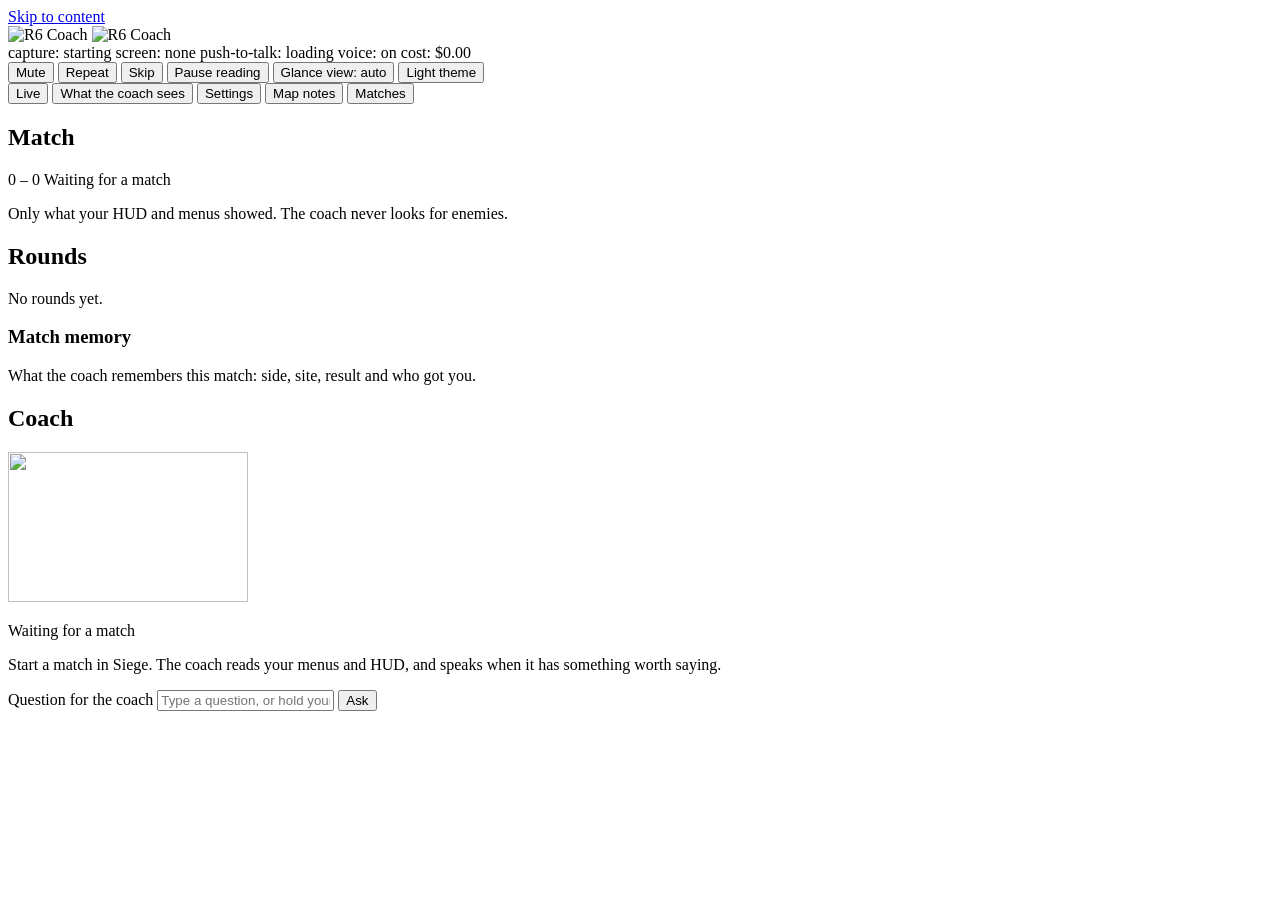
==== commit ad7ac512: "Setup briefs per map and site, live-map utility icons, dashboard preview (#1) ## What and why  The w" ====
--- a/r6coach/dashboard/static/index.html
+++ b/r6coach/dashboard/static/index.html
@@ -34,6 +34,7 @@
     <button class="rc-btn rc-btn--quiet" id="btn-repeat" type="button">Repeat</button>
     <button class="rc-btn rc-btn--quiet" id="btn-skip" type="button">Skip</button>
     <button class="rc-btn rc-btn--quiet" id="btn-pause" type="button">Pause reading</button>
+    <button class="rc-btn rc-btn--quiet" id="btn-glance" type="button" aria-pressed="true" title="Big, simple view while you play: the coach's line, the current step and its picture">Glance view: auto</button>
     <button class="rc-btn rc-btn--quiet" id="btn-theme" type="button">Light theme</button>
   </div>
 </header>
@@ -59,8 +60,25 @@
             <span class="rc-score__them" id="score-them">0</span>
             <span class="rc-score__meta" id="score-meta">Waiting for a match</span>
           </div>
+          <p class="match-compact" id="match-compact"></p>
           <dl class="rc-state" id="state-list"></dl>
           <p class="rc-card__hint">Only what your HUD and menus showed. The coach never looks for enemies.</p>
+        </section>
+
+        <section class="rc-card setups" aria-labelledby="setups-title" id="setups-card" hidden>
+          <h2 class="rc-card__title" id="setups-title"><span class="ic" data-icon="phase-prep"></span>Setup</h2>
+          <p class="card-lede" id="setups-for"></p>
+          <div class="setups__filters">
+            <label class="visually-hidden" for="setups-site">Site</label>
+            <select class="rc-select setups__site" id="setups-site"></select>
+            <div class="setups__sides" role="group" aria-label="Side">
+              <button type="button" class="livemap__toggle" data-side="defense" aria-pressed="false">Defence</button>
+              <button type="button" class="livemap__toggle" data-side="attack" aria-pressed="false">Attack</button>
+            </div>
+          </div>
+          <ul class="setups__list" id="setups-list" aria-label="Standard setups"></ul>
+          <div class="setups__brief" id="setups-brief"></div>
+          <p class="rc-card__hint">Standard setups for this site. Each step has a picture slot: drop in your own screenshot, or pick one of your saved game frames. Pictures stay on this PC.</p>
         </section>
 
         <section class="rc-card" aria-labelledby="rounds-title">
@@ -74,6 +92,48 @@
       </div>
 
       <div class="col col--feed">
+        <section class="nowline" id="now-line" aria-live="polite" hidden>
+          <p class="nowline__label"><span class="ic" data-icon="coach"></span><span id="now-phase">Coach</span> <span class="nowline__when" id="now-when"></span></p>
+          <p class="nowline__text" id="now-text"></p>
+          <div class="nowline__rooms" id="now-rooms"></div>
+        </section>
+
+        <section class="rc-card livemap" aria-labelledby="map-title" id="livemap" hidden>
+          <div class="livemap__head">
+            <h2 class="rc-card__title" id="map-title"><span class="ic" data-icon="objective"></span><span id="map-name">Map</span></h2>
+            <div class="livemap__floors" id="map-floors" role="group" aria-label="Floor"></div>
+          </div>
+          <div class="livemap__tools">
+            <div class="livemap__toggles" role="group" aria-label="Show on the map">
+              <button type="button" class="livemap__toggle" data-show="labels" aria-pressed="true">Rooms</button>
+              <button type="button" class="livemap__toggle" data-show="sites" aria-pressed="true">Sites</button>
+              <button type="button" class="livemap__toggle" data-show="features" aria-pressed="true">Stairs and hatches</button>
+              <button type="button" class="livemap__toggle" data-show="utility" aria-pressed="true">Utility</button>
+            </div>
+            <div class="livemap__zoom" role="group" aria-label="Zoom">
+              <button type="button" class="rc-btn rc-btn--quiet livemap__zbtn" id="map-zoom-out" aria-label="Zoom out">−</button>
+              <button type="button" class="rc-btn rc-btn--quiet livemap__zbtn" id="map-zoom-in" aria-label="Zoom in">+</button>
+              <button type="button" class="rc-btn rc-btn--quiet" id="map-reset">Reset view</button>
+            </div>
+          </div>
+          <div class="livemap__stage" id="map-stage" tabindex="0" role="group"
+               aria-label="Map. Drag to move, scroll or pinch to zoom, arrow keys to move, plus and minus to zoom, 0 to reset.">
+            <div class="livemap__world" id="map-world">
+              <img id="map-img" alt="" decoding="async" draggable="false">
+              <svg class="livemap__svg" id="map-svg" viewBox="0 0 100 100" preserveAspectRatio="none" aria-hidden="true"></svg>
+              <div class="livemap__pins" id="map-pins"></div>
+            </div>
+            <span class="livemap__edge livemap__edge--top" id="map-edge-top" hidden></span>
+            <span class="livemap__edge livemap__edge--bottom" id="map-edge-bottom" hidden></span>
+            <span class="livemap__edge livemap__edge--left" id="map-edge-left" hidden></span>
+            <span class="livemap__edge livemap__edge--right" id="map-edge-right" hidden></span>
+            <span class="livemap__zlevel" id="map-zlevel" aria-hidden="true"></span>
+          </div>
+          <div class="livemap__legend" id="map-legend"></div>
+          <p class="livemap__said" id="map-said" aria-live="polite"></p>
+          <p class="rc-card__hint">Rooms the coach names light up in order and the map zooms to them; the blue ring is your room from the HUD. Icons are the selected setup's utility. Blueprints from Ubisoft; room positions are approximate.</p>
+        </section>
+
         <section class="rc-card coach" aria-labelledby="coach-title">
           <div class="coach__head">
             <h2 class="rc-card__title coach__title" id="coach-title"><span class="ic" data-icon="coach"></span>Coach</h2>
@@ -271,14 +331,63 @@
       <h2 class="rc-card__title" id="matches-title"><span class="ic" data-icon="round-win"></span>Recent matches</h2>
       <div class="table-wrap">
         <table class="rc-table">
-          <thead><tr><th scope="col">When</th><th scope="col">Map</th><th scope="col">Score</th><th scope="col">Result</th></tr></thead>
+          <thead><tr><th scope="col">When</th><th scope="col">Map</th><th scope="col">Score</th><th scope="col">Result</th><th scope="col"><span class="sr-only">Report</span></th></tr></thead>
           <tbody id="matches"></tbody>
         </table>
       </div>
     </section>
+    <section class="rc-card" id="match-report" aria-labelledby="match-report-title" hidden>
+      <h2 class="rc-card__title" id="match-report-title"><span class="ic" data-icon="phase-recap"></span>Match report</h2>
+      <p class="rc-heading" id="match-report-head"></p>
+      <h3 class="rc-card__title">Takeaways</h3>
+      <ol class="takeaways" id="match-report-takeaways"></ol>
+      <h3 class="rc-card__title">Rounds</h3>
+      <div class="table-wrap">
+        <table class="rc-table">
+          <thead><tr><th scope="col">Round</th><th scope="col">Side · site</th><th scope="col">You</th><th scope="col">Result</th><th scope="col">How it went</th></tr></thead>
+          <tbody id="match-report-rounds"></tbody>
+        </table>
+      </div>
+    </section>
   </section>
 </main>
 
+<dialog class="rc-card shotdlg" id="frame-picker" aria-labelledby="frame-picker-title">
+  <div class="shotdlg__head">
+    <h2 class="rc-card__title" id="frame-picker-title">Pick one of your saved frames</h2>
+    <button type="button" class="rc-btn rc-btn--quiet" data-close>Close</button>
+  </div>
+  <p class="card-lede" id="frame-picker-for"></p>
+  <ul class="frames" id="frame-list"></ul>
+</dialog>
+
+<dialog class="rc-card shotdlg shotdlg--view" id="shot-view" aria-labelledby="shot-view-title">
+  <div class="shotdlg__head">
+    <h2 class="rc-card__title" id="shot-view-title">Picture</h2>
+    <button type="button" class="rc-btn rc-btn--quiet" data-close>Done</button>
+  </div>
+  <p class="card-lede" id="shot-view-note"></p>
+  <div class="shot-tools" id="shot-tools" role="toolbar" aria-label="Mark the spot">
+    <span class="shot-tools__group" role="group" aria-label="Marker">
+      <button type="button" class="livemap__toggle" data-tool="circle" aria-pressed="true">Circle</button>
+      <button type="button" class="livemap__toggle" data-tool="arrow" aria-pressed="false">Arrow</button>
+      <button type="button" class="livemap__toggle" data-tool="box" aria-pressed="false">Box</button>
+    </span>
+    <button type="button" class="rc-btn rc-btn--quiet" id="shot-undo">Undo</button>
+    <span class="shot-tools__spacer"></span>
+    <button type="button" class="rc-btn rc-btn--quiet" id="shot-replace-grab">Replace with game screen</button>
+    <button type="button" class="rc-btn rc-btn--quiet" id="shot-remove">Remove picture</button>
+  </div>
+  <p class="hint-sm">Click where the gadget goes for a circle; drag for an arrow or a box. Saved as you go. Ctrl+V pastes a new picture.</p>
+  <div class="shotframe shotframe--edit" id="shot-edit">
+    <img id="shot-view-img" alt="" draggable="false">
+    <span id="shot-edit-marks"></span>
+  </div>
+</dialog>
+
+<input type="file" id="shot-file" accept="image/jpeg,image/png,image/webp" hidden>
+
+<script src="/static/js/livemap.js" defer></script>
 <script src="/static/js/app.js" defer></script>
 </body>
 </html>
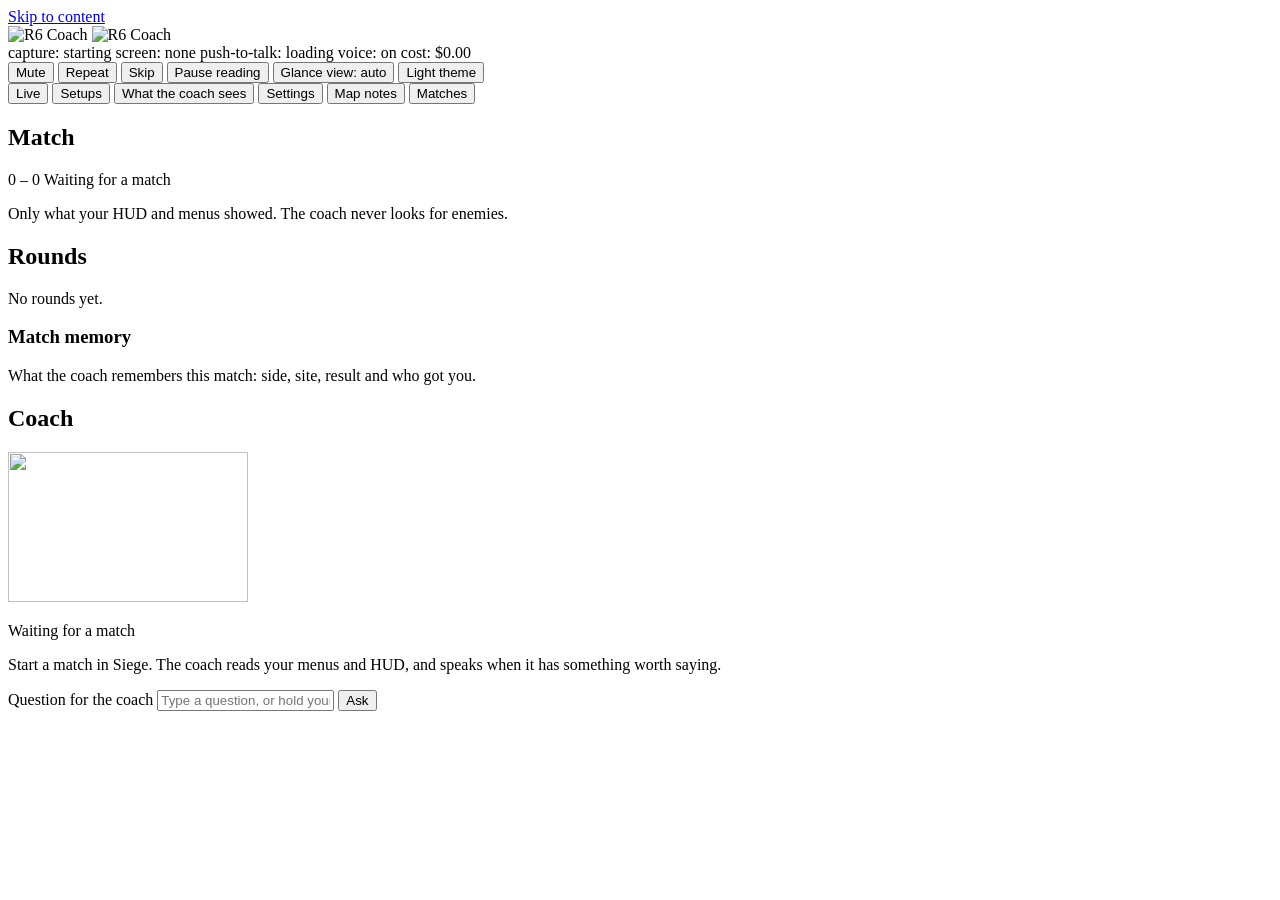
==== commit 8dcd42ef: "Add a Setups tab to browse every setup by map, site, side and operator The dashboard gets a setup li" ====
--- a/r6coach/dashboard/static/index.html
+++ b/r6coach/dashboard/static/index.html
@@ -41,7 +41,8 @@
 
 <nav class="rc-tabs tabs" role="tablist" aria-label="Dashboard sections">
   <button role="tab" id="tab-btn-live" aria-controls="tab-live" aria-selected="true" data-tab="live">Live</button>
-  <button role="tab" id="tab-btn-sees" aria-controls="tab-sees" aria-selected="false" data-tab="sees" tabindex="-1">What the coach sees</button>
+  <button role="tab" id="tab-btn-setups" aria-controls="tab-setups" aria-selected="false" data-tab="setups" tabindex="-1">Setups</button>
+  <button role="tab" id="tab-btn-sees"aria-controls="tab-sees" aria-selected="false" data-tab="sees" tabindex="-1">What the coach sees</button>
   <button role="tab" id="tab-btn-settings" aria-controls="tab-settings" aria-selected="false" data-tab="settings" tabindex="-1">Settings</button>
   <button role="tab" id="tab-btn-maps" aria-controls="tab-maps" aria-selected="false" data-tab="maps" tabindex="-1">Map notes</button>
   <button role="tab" id="tab-btn-matches" aria-controls="tab-matches" aria-selected="false" data-tab="matches" tabindex="-1">Matches</button>
@@ -291,6 +292,39 @@
     </div>
   </section>
 
+  <!-- ======================================================== Setups (the setup library) -->
+  <section class="panel" id="tab-setups" role="tabpanel" aria-labelledby="tab-btn-setups" hidden>
+    <div class="layout lib">
+      <div class="col col--state">
+        <section class="rc-card" aria-labelledby="lib-title">
+          <h2 class="rc-card__title" id="lib-title"><span class="ic" data-icon="phase-prep"></span>Setup library</h2>
+          <p class="card-lede" id="lib-count">Loading the setups…</p>
+          <div class="lib-filters">
+            <label class="lib-field"><span>Map</span><select class="rc-select" id="lib-map"></select></label>
+            <label class="lib-field"><span>Bomb site</span><select class="rc-select" id="lib-site"></select></label>
+            <label class="lib-field"><span>Operator</span><select class="rc-select" id="lib-op"></select></label>
+            <div class="lib-field"><span id="lib-side-label">Side</span>
+              <div class="setups__sides lib-sides" role="group" aria-labelledby="lib-side-label">
+                <button type="button" class="livemap__toggle" data-libside="" aria-pressed="true">Both</button>
+                <button type="button" class="livemap__toggle" data-libside="attack" aria-pressed="false">Attack</button>
+                <button type="button" class="livemap__toggle" data-libside="defense" aria-pressed="false">Defence</button>
+              </div>
+            </div>
+            <label class="lib-field"><span>Search</span><input class="rc-input" type="search" id="lib-q" autocomplete="off" placeholder="Thermite, Library wall, hatch…"></label>
+          </div>
+          <div class="lib-list" id="lib-list" aria-label="Setups"></div>
+          <p class="hint-sm lib-repo" id="lib-repo"></p>
+        </section>
+      </div>
+      <div class="col col--feed">
+        <section class="rc-card lib-brief" id="lib-brief" aria-labelledby="lib-brief-title" aria-live="polite">
+          <h2 class="rc-card__title" id="lib-brief-title">Pick a setup</h2>
+          <p class="hint-sm">Choose a map, a bomb site, a side or an operator on the left to see where each piece of utility goes, with pictures.</p>
+        </section>
+      </div>
+    </div>
+  </section>
+
   <!-- ======================================================== Map notes -->
   <section class="panel" id="tab-maps" role="tabpanel" aria-labelledby="tab-btn-maps" hidden>
     <div class="layout">
@@ -385,9 +419,19 @@
   </div>
 </dialog>
 
+<dialog class="rc-card shotdlg shotdlg--view" id="lib-view" aria-labelledby="lib-view-title">
+  <div class="shotdlg__head">
+    <h2 class="rc-card__title" id="lib-view-title">Picture</h2>
+    <button type="button" class="rc-btn rc-btn--quiet" data-close>Close</button>
+  </div>
+  <p class="card-lede" id="lib-view-note"></p>
+  <div class="shotframe lib-shot" id="lib-view-frame"></div>
+</dialog>
+
 <input type="file" id="shot-file" accept="image/jpeg,image/png,image/webp" hidden>
 
 <script src="/static/js/livemap.js" defer></script>
+<script src="/static/js/library.js" defer></script>
 <script src="/static/js/app.js" defer></script>
 </body>
 </html>
